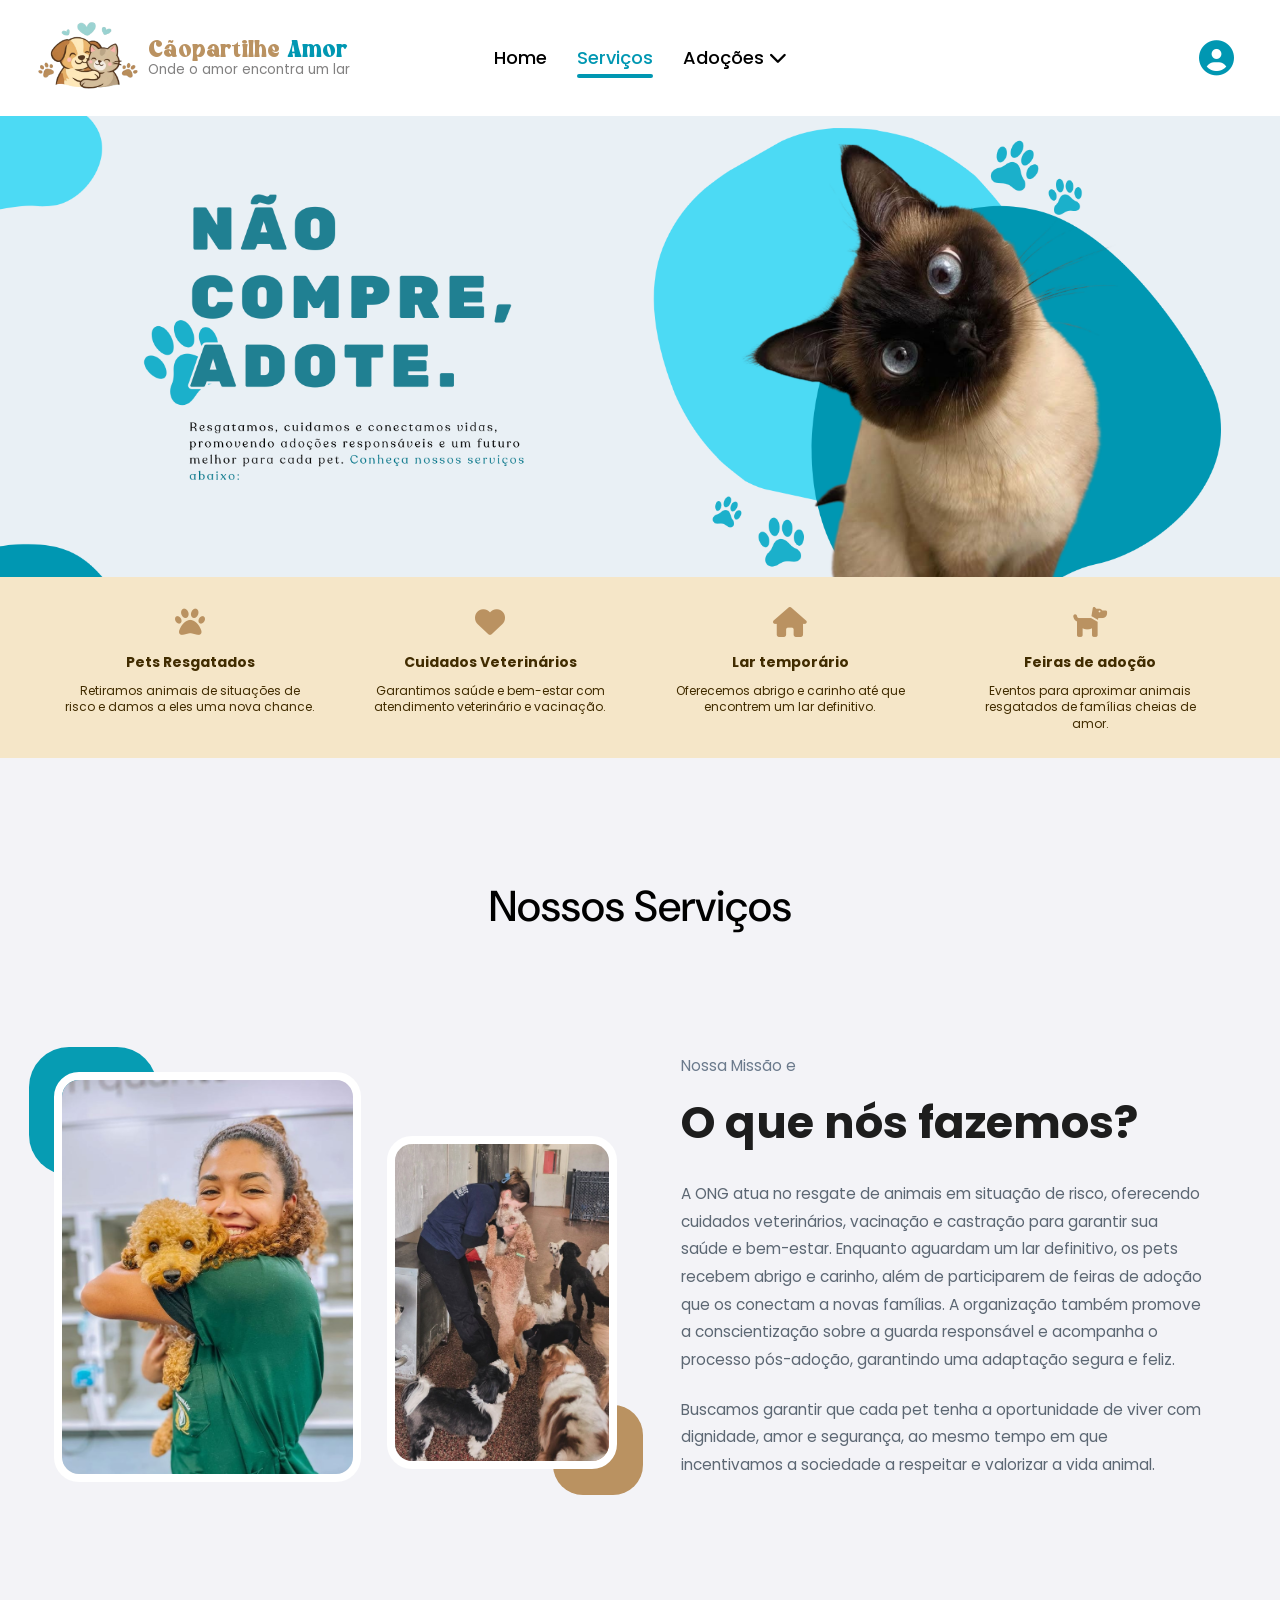
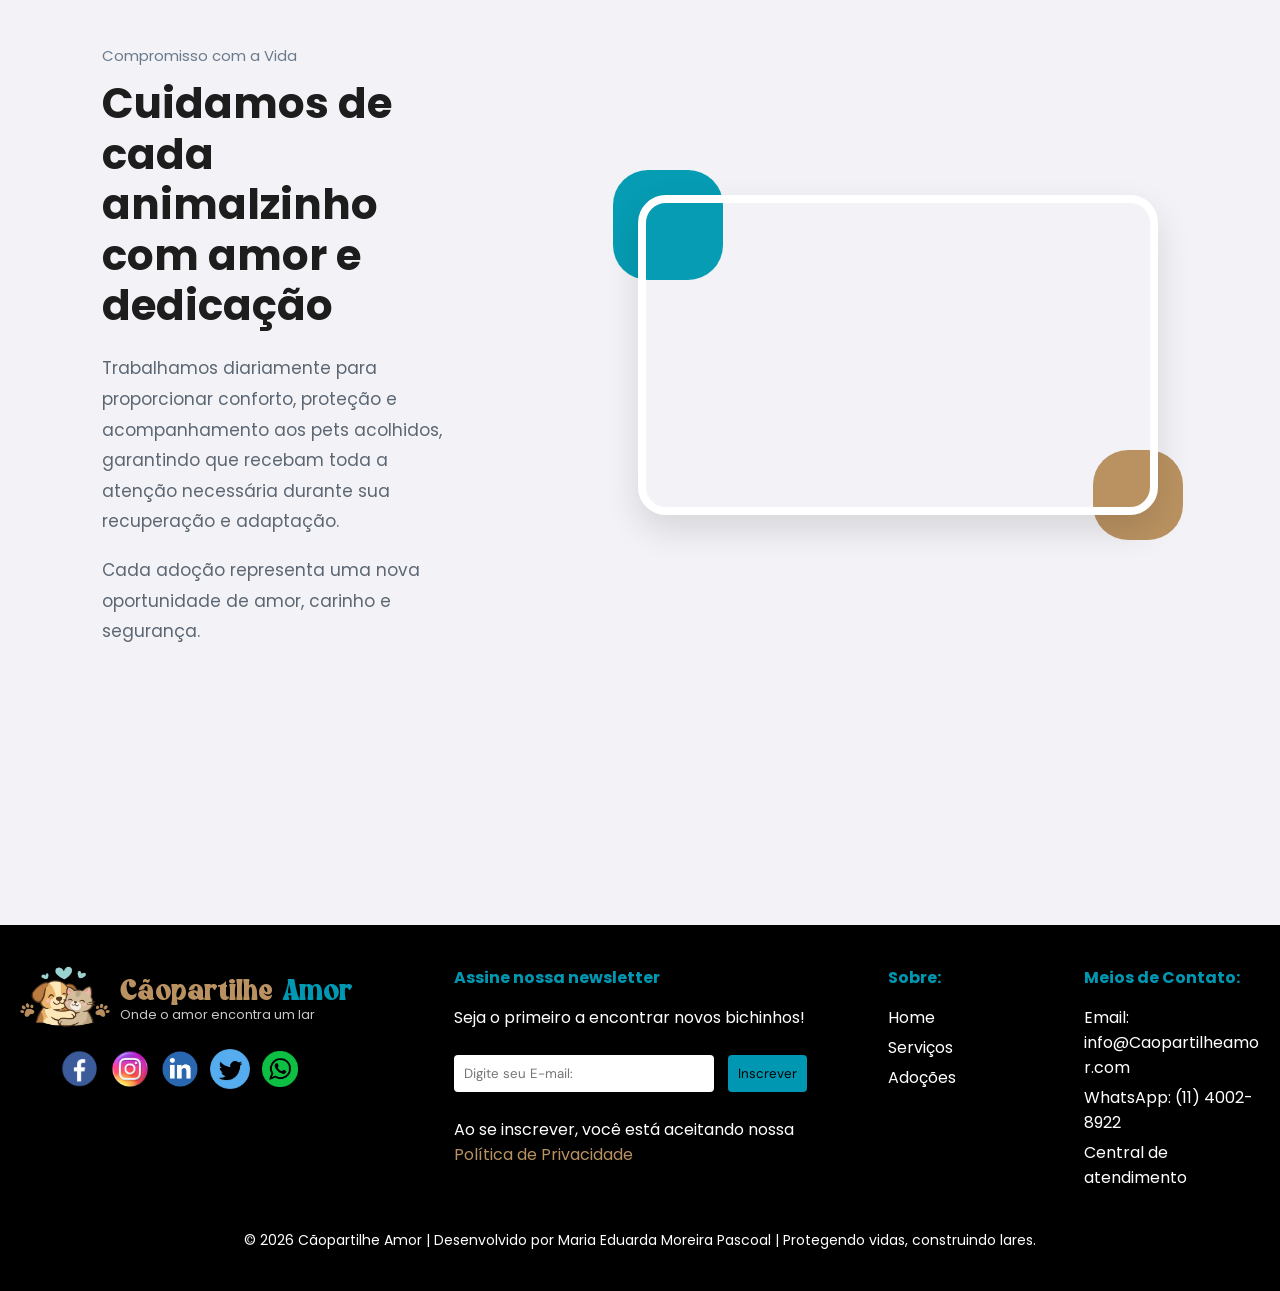
==== servicos.html @ d61c3c1a "subindo arquivos" ====
<!DOCTYPE html>
<html lang="en">
<head>
  <meta charset="UTF-8">
  <meta name="viewport" content="width=device-width, initial-scale=1.0">
  <title>Cãopartilhe Amor</title>
  <link rel="stylesheet" href="css/header.css" />
  <link rel="stylesheet" href="css/footer.css" />
  <link rel="stylesheet" href="css/servicos.css" />
  <!-- Favicon -->
  <link rel="shortcut icon" href="img/logo.png">

  <!-- Fonts -->
  <link rel="preconnect" href="https://fonts.googleapis.com">
  <link
    href="https://fonts.googleapis.com/css2?family=DM+Sans:ital,opsz,wght@0,9..40,100..1000;1,9..40,100..1000&display=swap"
    rel="stylesheet">
  <link href="https://fonts.googleapis.com/css2?family=Poppins:wght@400;500;600;700&display=swap" rel="stylesheet">

  <!-- Font Awesome 6 -->
  <link rel="stylesheet" href="https://cdnjs.cloudflare.com/ajax/libs/font-awesome/6.4.0/css/all.min.css" />
</head>
<body>
  <!-- ================= HEADER ================= -->
  <header>
    <div class="left">
      <a href="index.html" class="logo">
        <img src="img/logo.png" alt="Logo DevCore" class="logo-img">
      </a>
      <div class="subtitulo-logo">
        <h1>Cãopartilhe <span class="love">Amor</span></h1>
        <p>Onde o amor encontra um lar</p>
      </div>
    </div>

    <nav class="navbar">
      <a href="index.html">Home</a>
      <a href="servicos.html" class="active">Serviços</a>


      <div class="dropdown">
        <a href="#" class="dropbtn">
          <span class="dropdown-text">Adoções</span>
          <i class="fa-solid fa-chevron-down dropdown-icon"></i>
        </a>

        <div class="dropdown-content">
          <a href="aves.html">Aves</a>
          <a href="dogs.html">Cães</a>
          <a href="cats.html">Gatos</a>
          <a href="roedores.html">Roedores</a>
        </div>
    </nav>

    <div class="user-area">
      <div class="profile-container" id="profileButton">
        <!-- ÍCONE ORIGINAL -->
        <i class="fa-solid fa-user-circle login-icon" id="profileIcon"></i>

        <!-- NOME DO USUÁRIO (APARECE APÓS LOGIN) -->
        <span id="profileName"></span>

        <!-- SETINHA DO DROPDOWN (APARECE SOMENTE LOGADO) -->
        <i class="fa-solid fa-caret-down" id="caretDropdown" style="display:none;"></i>
      </div>

      <!-- DROPDOWN -->
      <div class="profile-dropdown" id="profileDropdown">
        <a href="configurar-perfil.html">Configurar Perfil</a>
        <a href="#" id="logoutBtn">Sair</a>
      </div>
    </div>
  </header>

    <!-- IMPORTA O JS DO HEADER -->
  <script src="js/header.js"></script>


<!-- Banner -->
<section class="banner">
  <img src="img/Banner-servicos.png" alt="Banner">
</section>

<section class="servicos">
  <div class="card">
    <i class="fas fa-paw icon"></i>
    <h3>Pets Resgatados</h3>
    <p>Retiramos animais de situações de risco e damos a eles uma nova chance.</p>
  </div>

  <div class="card">
    <i class="fas fa-heart icon"></i>
    <h3>Cuidados Veterinários</h3>
    <p>Garantimos saúde e bem-estar com atendimento veterinário e vacinação.</p>
  </div>

  <div class="card">
    <i class="fas fa-home icon"></i>
    <h3>Lar temporário</h3>
    <p>Oferecemos abrigo e carinho até que encontrem um lar definitivo.</p>
  </div>

  <div class="card">
    <i class="fas fa-dog icon"></i>
    <h3>Feiras de adoção</h3>
    <p>Eventos para aproximar animais resgatados de famílias cheias de amor.</p>
  </div>
</section><br><br><br><br>

 <h2 class="section-title">Nossos Serviços</h2>

 <section class="section">

  <div class="images">
    <div class="img-large">
      <img src="img/veterinaria.jpg">
    </div>

    <div class="img-small">
      <img src="img/resgate.jpg">
    </div>
  </div>

  <div class="content">
    <div class="subtitle">Nossa Missão e</div>
    <div class="title">O que nós fazemos?</div>

    <p class="text">
A ONG atua no resgate de animais em situação de risco, oferecendo cuidados veterinários, vacinação e castração para garantir sua saúde e bem-estar. Enquanto aguardam um lar definitivo, os pets recebem abrigo e carinho, além de participarem de feiras de adoção que os conectam a novas famílias. A organização também promove a conscientização sobre a guarda responsável e acompanha o processo pós-adoção, garantindo uma adaptação segura e feliz.

    </p>

    <p class="text">
      Buscamos garantir que cada pet tenha a oportunidade de viver com dignidade, amor e segurança, ao mesmo tempo em que incentivamos a sociedade a respeitar e valorizar a vida animal.
    </p>
  </div>

<section class="video-section">

  <!-- TEXTO -->
  <div class="video-content">
    <div class="subtitle">Compromisso com a Vida</div>

    <div class="title">
      Cuidamos de cada animalzinho com amor e dedicação
    </div>

    <p class="text">
      Trabalhamos diariamente para proporcionar conforto, proteção e acompanhamento aos pets acolhidos, garantindo que recebam toda a atenção necessária durante sua recuperação e adaptação.
    </p>

    <p class="text">
      Cada adoção representa uma nova oportunidade de amor, carinho e segurança.
    </p>
  </div>

  <!-- VIDEO -->
  <div class="video-box">

    <div class="video-shape shape-1"></div>
    <div class="video-shape shape-2"></div>

   <iframe width="560" height="315" src="https://www.youtube.com/embed/bLta5qX6hL8?si=x7KVuLqnxg0p_rpS" title="YouTube video player" frameborder="0" allow="accelerometer; autoplay; clipboard-write; encrypted-media; gyroscope; picture-in-picture; web-share" referrerpolicy="strict-origin-when-cross-origin" allowfullscreen></iframe>

  </div>

</section>

</section>

<div class="dots">
  <span></span><span></span><span></span>
  <span></span><span></span><span></span>
</div>

<br><br><br><br>

  <footer>
    <div class="footer-container">
      <div class="footer-left">
        <!-- Logo e título lado a lado -->
        <div class="left-footer">
          <a href="#" class="logo">
            <img src="img/logo.png" alt="DevCore" class="logo-empresa" />
          </a>

          <div class="subtitulo-footer">
            <h1>Cãopartilhe <span>Amor</span></h1>
            <p>Onde o amor encontra um lar</p>
          </div>
        </div>

        <!-- Redes sociais -->
        <div class="social-links">
          <a href="#" class="social-icon facebook">
            <img src="img/facebook icon.png" alt="Facebook" />
          </a>
          <a href="#" class="social-icon instagram">
            <img src="img/instagram icon.png" alt="Instagram" />
          </a>
          <a href="#" class="social-icon linkedin">
            <img src="img/linkedin icon.png" alt="LinkedIn" />
          </a>
          <a href="#" class="social-icon linkedin">
            <img src="img/twitter.jpg" alt="LinkedIn" />
          </a>
          <a href="#" class="social-icon tiktok">
            <img src="img/wtt.png" alt="WhatsApp" />
          </a>
        </div>

        <!-- Pagamentos -->
        <div class="payment-methods">
        </div>
      </div>

      <div class="footer-center">
        <h4>Assine nossa newsletter</h4>
        <p>Seja o primeiro a encontrar novos bichinhos!</p>
        <br />
        <form action="#">
          <input type="email" placeholder="Digite seu E-mail:" />
          <button type="submit">Inscrever</button>
        </form>
        <br />
        <p>
          Ao se inscrever, você está aceitando nossa
          <a href="#">Política de Privacidade</a>
        </p>
      </div>

      <div class="footer-right">
        <div class="footer-info">
          <h4>Sobre:</h4>
          <ul>
            <li><a href="index.html">Home</a></li>
            <li><a href="servicos.html">Serviços</a></li>
            <li><a href="aves.html">Adoções</a></li>
          </ul>
        </div>
        <div class="footer-contact">
          <h4>Meios de Contato:</h4>
          <ul>
            <li>Email: info@Caopartilheamor.com</li>
            <li>WhatsApp: (11) 4002-8922</li>
            <li>Central de atendimento</li>
          </ul>
        </div>
      </div>
    </div>

    <div class="footer-bottom">
      © 2026 Cãopartilhe Amor | Desenvolvido por Maria Eduarda Moreira Pascoal |
      Protegendo vidas, construindo lares.
    </div>
  </footer>

</body>
</html>
---- css/header.css ----
@font-face {
    font-family: 'title';
    src: url('../fonts/Winky\ Milky.ttf') format('truetype');
    font-weight: normal;
    font-style: normal;
}

@import url("https://fonts.googleapis.com/css2?family=Poppins:wght@300;400;600&display=swap");

/* ================= HEADER ================= */
header {
    position: relative;
    top: 0;
    left: 0;
    width: 100%;
    padding: 20px 3%;
    background: white;
    backdrop-filter: blur(10px);

    /* NOVO — centralização real */
    display: grid;
    grid-template-columns: 1fr auto 1fr;
    align-items: center;

    z-index: 100;
    overflow: visible;
    
}


/* ESQUERDA */
.left {
    display: flex;
    align-items: center;
    gap: 10px;
}

.logo-img {
    width: 100px;
    height: auto;
    object-fit: contain;
    margin: 0;
}

.subtitulo-logo {
    display: flex;
    flex-direction: column;
    line-height: 1.1;
}

.subtitulo-logo h1 {
    font-size: 1.5rem;
    color: #ba9261;
     font-family: 'title';
    font-weight: 500;
}

.subtitulo-logo h1 span {
    color: #0097b2;
  font-family: 'title';
}

.subtitulo-logo p {
    font-size: 0.85rem;
    color: rgb(130, 129, 129);
    margin-top: -1px !important;
    font-family: 'Poppins', sans-serif !important;
}

/* ================= NAVBAR CENTRALIZADA ================= */
.navbar {
    display: flex;
    gap: 30px !important;
    justify-content: center;
    grid-column: 2;
}

.navbar a {
    position: relative;
    font-size: 18px;
    color: black;
    text-decoration: none;
    font-family: "Poppins", sans-serif;
    font-weight: 500;
    line-height: 1.0;
    padding: 6px 0;
}



.navbar a::after {
    content: "";
    position: absolute;
    left: 0;
    bottom: -5px;
    width: 0%;
    height: 4px !important;
    background: #0097b2;
    transition: 0.4s ease;
    border-radius: 2px;
}

.navbar a:hover::after,
.navbar a.active::after {
    width: 100%;
}

.navbar a:hover,
.navbar a.active {
    color: #0097b2;
}

/* ================= ÁREA DO USUÁRIO ================= */
.user-area {
    position: relative;
    display: flex;
    justify-content: flex-end;
    align-items: center;
    z-index: 10;
}

.profile-container {
    display: flex;
    align-items: center;
    gap: 8px;
    cursor: pointer;
}

/* FOTO DE PERFIL AJUSTADA */
header .profile-container img,
.user-area .profile-container img {
    width: 48px !important;
    height: 48px !important;
    border-radius: 50% !important;
    object-fit: cover !important;
    border: 2px solid #0097b2 !important;
}

.profile-container span {
    font-weight: 500;
    font-size: 20px;
}

/* ÍCONE DE LOGIN */
.login-icon {
    color: #0097b2;
    font-size: 35px;
    transition: 0.3s ease;
}

.login-icon:hover {
    transform: scale(1.15);
}

/* ================= DROPDOWN ================= */
.profile-dropdown {
    display: none;
    position: absolute;
    background: white;
    right: 0;
    top: 60px;
    min-width: 160px;
    border: 1px solid #ccc;
    box-shadow: 0 2px 10px rgba(0, 0, 0, 0.2);
    flex-direction: column;
    z-index: 1000;
}

.profile-dropdown a {
    padding: 10px;
    text-decoration: none;
    color: black !important;
    font-family: "Poppins", sans-serif;
}

.profile-dropdown a:hover {
    background: #f4f4f4;
}

#profileName {
    font-size: 18px;
}

/* ==== SOBRESCREVE H1 GLOBAL APENAS NO LOGO ==== */
header .subtitulo-logo h1 {
    width: auto !important;
    text-align: left !important;
    display: inline-block;
    margin: 0;
    line-height: 1.1;
}

.navbar {
    display: flex;
    align-items: center;
    gap: 25px;
}

.dropdown {
    position: relative;
}

.dropbtn {
    text-decoration: none;
    color: black;
    display: flex;
    align-items: center;
    gap: 5px;
}

.dropdown-content {
    display: block;
    position: absolute;
    top: 100%;
    left: 0;
    background: white;
    min-width: 130px;
    box-shadow: 0 8px 20px rgba(0, 0, 0, 0.1);
    border-radius: 8px;
    padding: 5px 0;
    opacity: 0;
    visibility: hidden;
    transform: translateY(10px);
    transition: 0.25s ease;
}

/* REMOVE qualquer efeito herdado da navbar */
.dropdown-content a {
    all: unset;
    /* limpa tudo */
    display: block;
    padding: 10px 15px;
    cursor: pointer;
    color: black;
    font-family: 'Poppins', sans-serif;
    position: static !important;
    text-decoration: none !important;
}

/* Hover simples e limpo */
.dropdown-content a:hover {
    background: #f2f2f2 !important;
}

/* Abre quando mouse estiver dentro da área completa */
.dropdown:hover .dropdown-content {
    opacity: 1;
    visibility: visible;
    transform: translateY(0);
}

/* Ícone gira junto */
.dropdown-icon {
    transition: transform 0.3s cubic-bezier(.4, 0, .2, 1);
}

.dropdown:hover .dropdown-icon {
    transform: rotate(180deg);
}

/* Remove qualquer efeito da navbar dentro do dropdown */
.dropdown-content a::after,
.dropdown-content a::before {
    content: none !important;
    display: none !important;
}

.dropbtn::after {
    display: none !important;
}

.dropdown:hover .dropdown-content {
    display: block;
}

.dropdown-text {
    position: relative;
}

.dropdown-text::after {
    content: "";
    position: absolute;
    left: 0;
    bottom: -5px;
    width: 0%;
    height: 4px;
    background: #0097b2;
    transition: 0.4s ease;
    border-radius: 2px;
}

.dropbtn:hover .dropdown-text::after {
    width: 100%;
}

/* Rotação suave */
.dropdown-icon {
    transition: transform 0.3s cubic-bezier(.4, 0, .2, 1);
}

/* Gira ao passar o mouse no botão */
.dropbtn:hover .dropdown-icon {
    transform: rotate(180deg);
}
---- css/footer.css ----
footer {
  background-color: #000;
  color: #fff;
  padding: 40px 0;
  font-family: "DM Sans", sans-serif;
  text-decoration: none;
}

.footer-container {
  display: flex;
  justify-content: space-between;
  padding: 0 20px;
}

.footer-left,
.footer-center,
.footer-right {
  width: 30%;
}

.footer h3,
h4 {
  margin-bottom: 15px;
  color: #0097b2; 
}

.social-links {
  display: flex;
  gap: 30px;
  margin-left: 40px;
}

.social-icon {
  color: #fff;
  text-decoration: none;
}

.footer-center input {
  padding: 10px;
  margin-right: 10px;
  border: none;
  border-radius: 4px;
  width: 70%;
  font-family: "DM Sans", sans-serif;
}

.footer-center button {
  padding: 10px;
  background-color: #0097b2;
  border: none;
  border-radius: 4px;
  color: black;
  cursor: pointer;
  font-family: "DM Sans", sans-serif;
}

.footer-center button:hover {
  background-color: #ba9261;
}

ul {
  list-style-type: none;
  padding: 0;
  text-decoration: none;
}

ul li {
  margin: 5px 0;
}

ul li a {
  color: #fff;
  text-decoration: none;
}

ul li a:hover {
  text-decoration: underline;
  color: #0097b2;
}

footer .social-links a:hover,
footer .footer-center button:hover {
  opacity: 0.8;
}

/* Flexbox layout para organizar Sobre e Atendimento lado a lado */
.footer-right {
  display: flex;
  justify-content: space-between;
  gap: 20px;
}

.footer-info,
.footer-contact {
  width: 48%;
}

.social-links {
  display: flex;
  gap: 10px;
}

.social-icon img {
  width: 40px;
  /* Ajuste o tamanho das imagens conforme necessário */
  height: auto;
  transition: transform 0.3s ease;
  padding-bottom: 15px;
  padding-top: 15px;
}

.social-icon:hover img {
  transform: scale(1.1);
  /* Um pequeno efeito de zoom quando o ícone é hover */
}

.logo-empresa {
  max-width: 90px;
  /* Ajuste o tamanho da logo conforme necessário */
  height: auto;
}

.footer-bottom {
  text-align: center;
  margin-top: 20px;
  font-size: 14px;
  padding-top: 15px;
}

p a {
  color: #ba9261;
  text-decoration: none;
}

.left-footer {
  display: flex;
  align-items: center;
  /* centraliza verticalmente logo e texto */
  gap: 10px;
  /* espaço entre logo e texto */
}

.subtitulo-footer {
  display: flex;
  flex-direction: column;
  /* título e subtítulo empilhados */
  line-height: 1.1;
}

.subtitulo-footer h1 {
  font-size: 1.8rem;
  color: #ba9261;
  font-family: 'title';
  font-weight: 500;
  margin: 0;
}

.subtitulo-footer h1 span {
  color: #0097b2 !important;
   font-family: 'title';
}

.subtitulo-footer p {
  font-size: 0.8rem;
  color: rgb(200, 200, 200);
  margin-top: -1px;
}

/* ==== CORREÇÃO SEM ALTERAR DESIGN ==== */

/* evita estouro das colunas */
.footer-left,
.footer-center,
.footer-right,
.footer-info,
.footer-contact {
  min-width: 0;
}

/* força quebra correta de textos longos */
.footer-contact li {
  word-break: break-word;
  overflow-wrap: anywhere;
  white-space: normal;
}

/* evita scroll horizontal invisível */
footer {
  overflow-x: hidden;
}

.footer-center p,
.footer-right p,
.footer-right li {
  font-size: 16px;
}
---- css/servicos.css ----
/* RESET */
*{
  margin:0;
  padding:0;
  box-sizing:border-box;
  font-family:'Poppins', sans-serif;
  text-decoration:none;
  list-style:none;
}

/* BODY */
body{
  background:#f3f3f7;
  color:#1a1a1a;
  overflow-x:hidden;
}

/* ========================= */
/* SECTION TOP */
/* ========================= */

.section-top{
  padding:100px 20px 60px;
  position:relative;
}

/* ========================= */
/* TITULOS */
/* ========================= */

.section-title,
.section-title-1{
  text-align:center;
  margin:20px 0;
  font-size:2.7rem;
  color:#000;
  position:relative;
  width:100%;
  font-family:"DM Sans", sans-serif;
  font-weight:500;
  padding-bottom:20px;
}

/* Linha animada */
.section-title::after,
.section-title-1::after{
  content:"";
  position:absolute;
  bottom:-10px;
  left:50%;
  transform:translateX(-50%);
  width:0;
  height:4px;
  background-color:#069cb3;
  transition:width .3s ease;
}

.section-title:hover::after,
.section-title-1:hover::after{
  width:120px;
}

/* ========================= */
/* SUBTEXTO */
/* ========================= */

.sub{
  position:relative;
  color:#444;
  font-weight:500;
  text-align:center;
  margin:20px auto 60px;
  max-width:800px;
  padding:25px 30px;
  font-size:16px;
  line-height:1.6;
  border-radius:12px;
  box-shadow:0 4px 10px rgba(0,0,0,0.05);

  background-color:#ffffff;

  background-image:url("data:image/svg+xml,%3Csvg width='40' height='40' viewBox='0 0 24 24' fill='%23069cb3' opacity='0.08' xmlns='http://www.w3.org/2000/svg'%3E%3Ctext x='0' y='18' font-size='18'%3E🐾%3C/text%3E%3C/svg%3E");

  background-repeat:repeat;
}

/* ========================= */
/* BANNER */
/* ========================= */

.banner{
  width:100%;
  overflow:hidden;
}

.banner img{
  width:100%;
  height:auto;
  display:block;
}

/* ========================= */
/* SERVICOS */
/* ========================= */

.servicos{
  display:flex;
  justify-content:space-around;
  align-items:flex-start;
  padding:10px 40px;
  flex-wrap:wrap;
  background-color:#f5e6c8;
}

.card{
  margin-top:20px;
  margin-bottom:15px;
  width:250px;
  color:#2d1c0b;

  display:flex;
  flex-direction:column;
  align-items:center;
}

.icon{
  font-size:30px;
  margin-bottom:15px;
  color:#ba9261;
}

.card h3{
  font-size:14px;
  font-weight:bold;
  margin-bottom:10px;
  color:#412c00;
}

.card p{
  font-size:12px;
  line-height:1.4;
  font-weight:400;
  color:#412c00;
  width:100%;
  text-align:center;
}

/* ========================= */
/* SECTION */
/* ========================= */

.section{
  display:flex;
  align-items:center;
  justify-content:space-between;
  padding:80px 6%;
  gap:clamp(30px, 5vw, 90px);
  flex-wrap:wrap;
}

/* ========================= */
/* IMAGENS */
/* ========================= */

.images{
  position:relative;
  display:flex;
  gap:2vw;
  margin-left:-2%;
  flex:1;
}

/* Forma azul */
.images::before{
  content:"";
  position:absolute;
  width:10vw;
  height:10vw;
  background:#069cb3;
  border-radius:40px;
  left:-2vw;
  top:-2vw;
  z-index:0;
}

/* Forma bege */
.images::after{
  content:"";
  position:absolute;
  width:7vw;
  height:7vw;
  background:#ba9261;
  border-radius:30px;
  right:-2vw;
  bottom:-1vw;
  z-index:0;
}

/* Imagem grande */
.img-large{
  width:24vw;
  height:32vw;
  min-width:280px;
  min-height:360px;
  border-radius:25px;
  overflow:hidden;
  z-index:2;
  border:8px solid #fff;
}

/* Imagem menor */
.img-small{
  width:18vw;
  height:26vw;
  min-width:220px;
  min-height:320px;
  border-radius:25px;
  overflow:hidden;
  margin-top:5vw;
  z-index:2;
  border:8px solid #fff;
}

.img-large img,
.img-small img{
  width:100%;
  height:100%;
  object-fit:cover;
}

/* ========================= */
/* TEXTO */
/* ========================= */

.content{
  flex:1;
  max-width:650px;
}

.subtitle{
  font-size:clamp(14px, 1.2vw, 16px);
  color:#6b7a8c;
  margin-bottom:12px;
}

.title{
  font-size:clamp(32px, 3.5vw, 48px);
  font-weight:bold;
  margin-bottom:24px;
  color:#1d1d1d;
}

.text{
  font-size:clamp(15px, 1.2vw, 18px);
  line-height:1.8;
  color:#5c6773;
  margin-bottom:22px;
}

/* ========================= */
/* VIDEO SECTION */
/* ========================= */


.video-section{
  display:flex;
  align-items:center;
  justify-content:space-between;

  padding:80px 4%; /* diminui as laterais */
  gap:180px; /* aumenta o espaço entre texto e vídeo */
}

/* TEXTO */
.video-content{
  flex:1;
  max-width:520px;

  margin-left:-20px; /* joga mais para a esquerda */
}

.video-content .subtitle{
  font-size:15px;
  color:#6b7a8c;
  margin-bottom:12px;
}

.video-content .title{
  font-size:42px;
  font-weight:700;
  color:#1d1d1d;
  margin-bottom:22px;
  line-height:1.2;
}

.video-content .text{
  font-size:17px;
  line-height:1.8;
  color:#5c6773;
  margin-bottom:18px;
}

/* ========================= */
/* VIDEO */
/* ========================= */

.video-box{
  position:relative;

  width:520px;
  height:320px;

  margin-left:auto; /* joga pro lado direito */

  display:flex;
  align-items:center;
  justify-content:center;

  flex-shrink:0;
}

/* FORMAS */
.video-shape{
  position:absolute;
  z-index:0;
  border-radius:35px;
}

.shape-1{
  width:110px;
  height:110px;
  background:#069cb3;

  top:-25px;
  left:-25px;
}

.shape-2{
  width:90px;
  height:90px;
  background:#ba9261;

  bottom:-25px;
  right:-25px;
}

/* VIDEO */
.video-box iframe{
  position:relative;
  z-index:2;

  width:100%;
  height:100%;

  border:none;
  border-radius:28px;

  border:8px solid #fff;

  box-shadow:0 15px 35px rgba(0,0,0,0.12);
}

/* ========================= */
/* RESPONSIVO */
/* ========================= */

@media(max-width:1100px){

  .video-section{
    flex-direction:column;
    text-align:center;
  }

  .video-content{
    max-width:100%;
  }

  .video-box{
    width:90%;
    max-width:550px;
    margin-left:0;
  }
}

@media(max-width:768px){

  .video-section{
    gap:50px;
    padding:60px 6%;
  }

  .video-box{
    height:250px;
  }

  .video-content .title{
    font-size:32px;
  }

  .video-content .text{
    font-size:15px;
  }

  .shape-1{
    width:70px;
    height:70px;
  }

  .shape-2{
    width:55px;
    height:55px;
  }
}
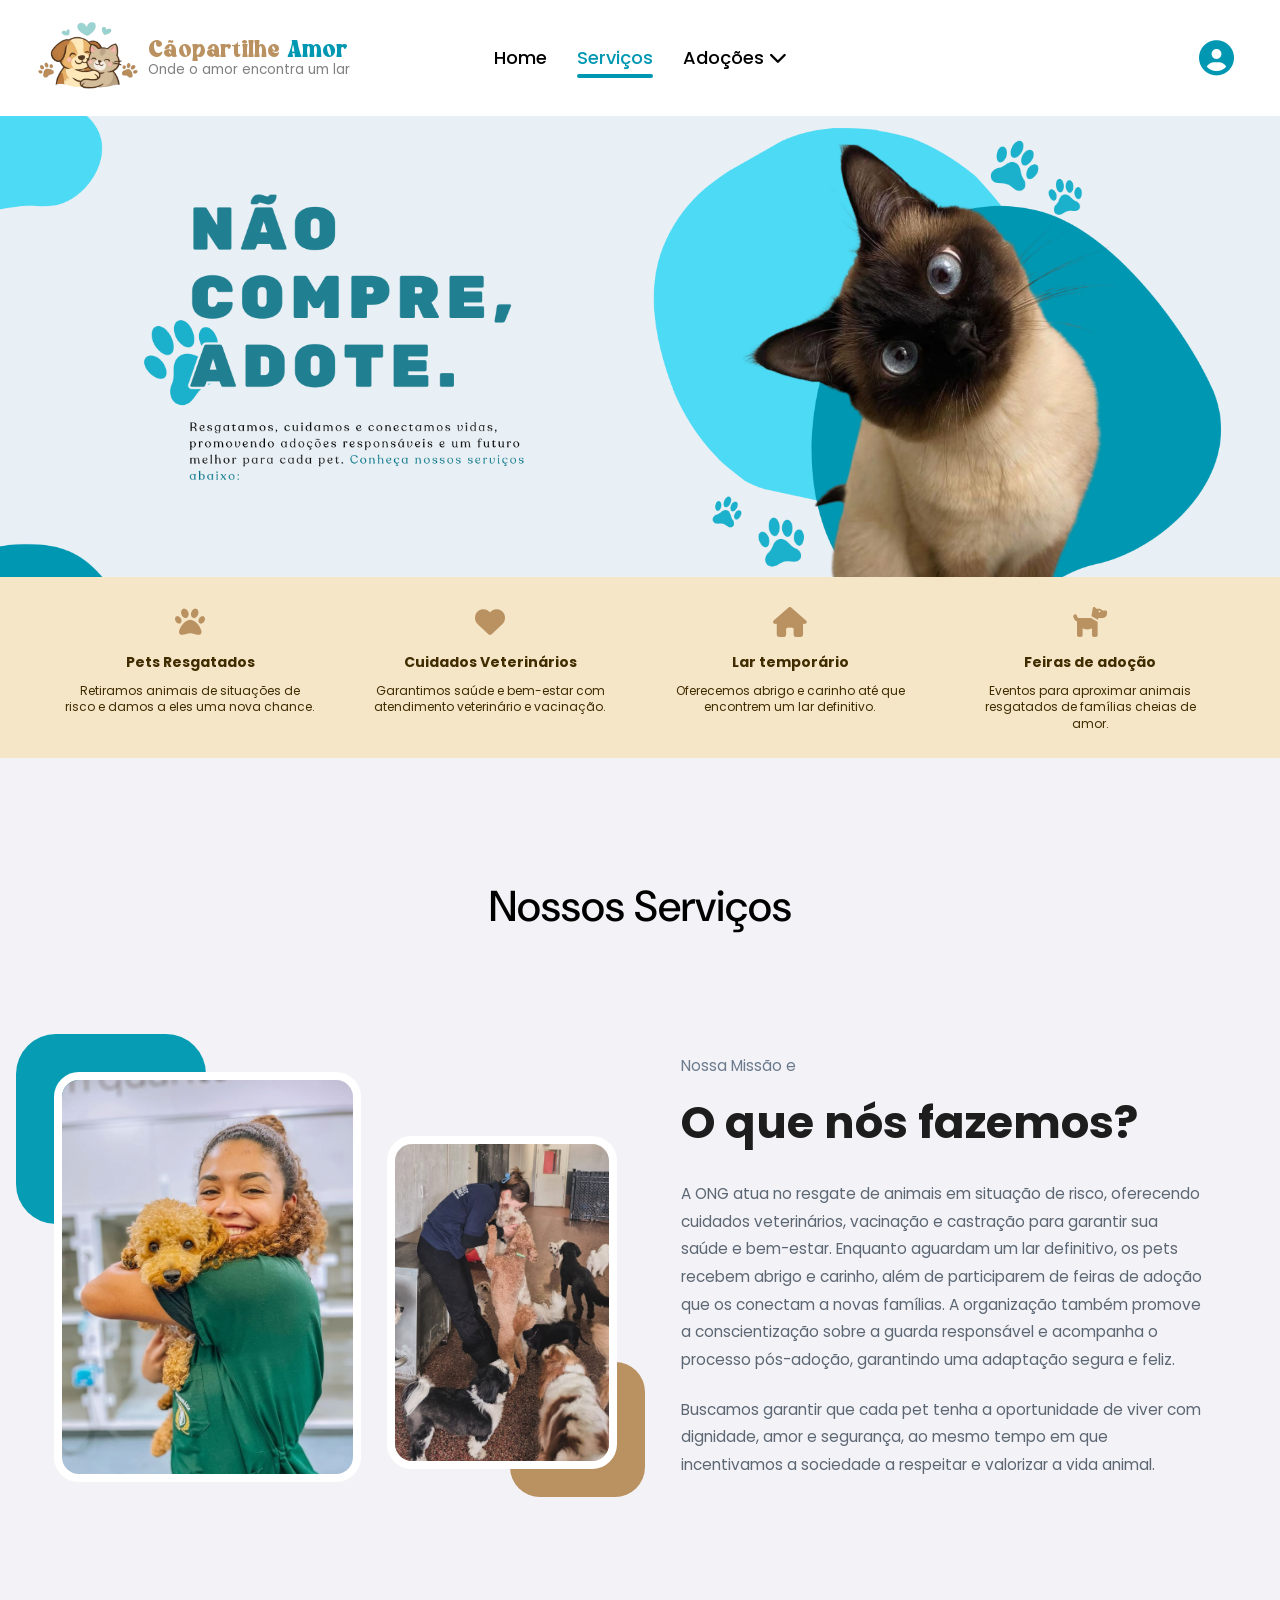
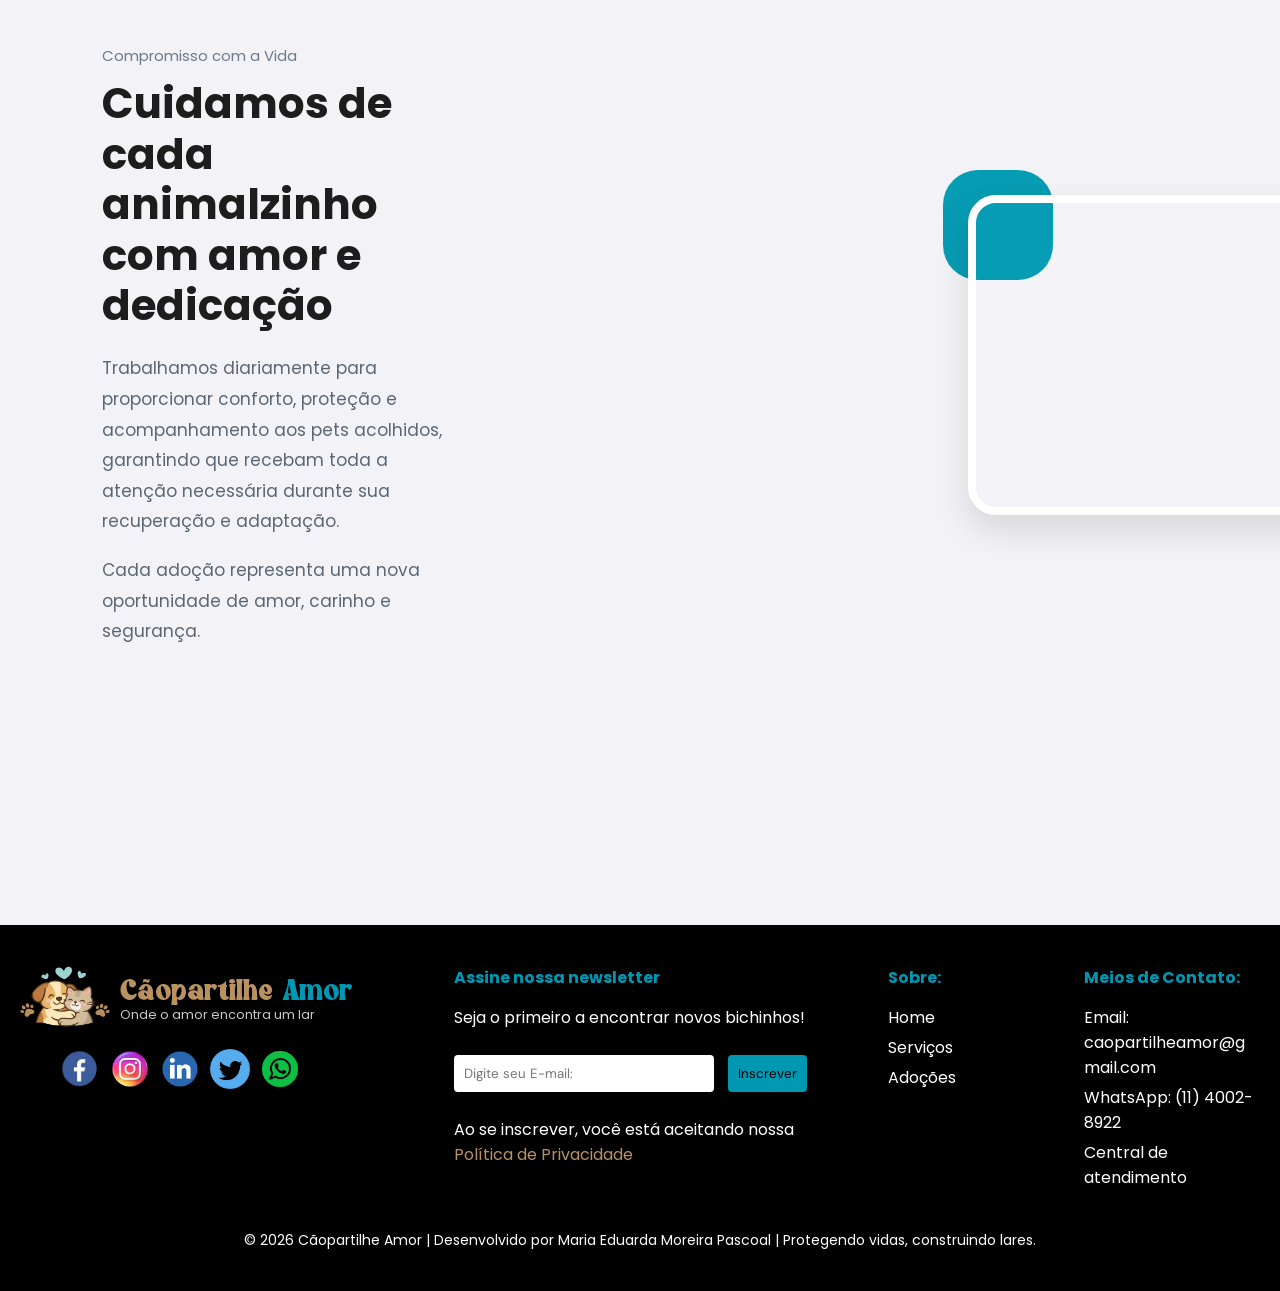
==== commit 0a641a17: "Add files via upload" ====
--- a/servicos.html
+++ b/servicos.html
@@ -1,259 +1,259 @@
-<!DOCTYPE html>
-<html lang="en">
-<head>
-  <meta charset="UTF-8">
-  <meta name="viewport" content="width=device-width, initial-scale=1.0">
-  <title>Cãopartilhe Amor</title>
-  <link rel="stylesheet" href="css/header.css" />
-  <link rel="stylesheet" href="css/footer.css" />
-  <link rel="stylesheet" href="css/servicos.css" />
-  <!-- Favicon -->
-  <link rel="shortcut icon" href="img/logo.png">
-
-  <!-- Fonts -->
-  <link rel="preconnect" href="https://fonts.googleapis.com">
-  <link
-    href="https://fonts.googleapis.com/css2?family=DM+Sans:ital,opsz,wght@0,9..40,100..1000;1,9..40,100..1000&display=swap"
-    rel="stylesheet">
-  <link href="https://fonts.googleapis.com/css2?family=Poppins:wght@400;500;600;700&display=swap" rel="stylesheet">
-
-  <!-- Font Awesome 6 -->
-  <link rel="stylesheet" href="https://cdnjs.cloudflare.com/ajax/libs/font-awesome/6.4.0/css/all.min.css" />
-</head>
-<body>
-  <!-- ================= HEADER ================= -->
-  <header>
-    <div class="left">
-      <a href="index.html" class="logo">
-        <img src="img/logo.png" alt="Logo DevCore" class="logo-img">
-      </a>
-      <div class="subtitulo-logo">
-        <h1>Cãopartilhe <span class="love">Amor</span></h1>
-        <p>Onde o amor encontra um lar</p>
-      </div>
-    </div>
-
-    <nav class="navbar">
-      <a href="index.html">Home</a>
-      <a href="servicos.html" class="active">Serviços</a>
-
-
-      <div class="dropdown">
-        <a href="#" class="dropbtn">
-          <span class="dropdown-text">Adoções</span>
-          <i class="fa-solid fa-chevron-down dropdown-icon"></i>
-        </a>
-
-        <div class="dropdown-content">
-          <a href="aves.html">Aves</a>
-          <a href="dogs.html">Cães</a>
-          <a href="cats.html">Gatos</a>
-          <a href="roedores.html">Roedores</a>
-        </div>
-    </nav>
-
-    <div class="user-area">
-      <div class="profile-container" id="profileButton">
-        <!-- ÍCONE ORIGINAL -->
-        <i class="fa-solid fa-user-circle login-icon" id="profileIcon"></i>
-
-        <!-- NOME DO USUÁRIO (APARECE APÓS LOGIN) -->
-        <span id="profileName"></span>
-
-        <!-- SETINHA DO DROPDOWN (APARECE SOMENTE LOGADO) -->
-        <i class="fa-solid fa-caret-down" id="caretDropdown" style="display:none;"></i>
-      </div>
-
-      <!-- DROPDOWN -->
-      <div class="profile-dropdown" id="profileDropdown">
-        <a href="configurar-perfil.html">Configurar Perfil</a>
-        <a href="#" id="logoutBtn">Sair</a>
-      </div>
-    </div>
-  </header>
-
-    <!-- IMPORTA O JS DO HEADER -->
-  <script src="js/header.js"></script>
-
-
-<!-- Banner -->
-<section class="banner">
-  <img src="img/Banner-servicos.png" alt="Banner">
-</section>
-
-<section class="servicos">
-  <div class="card">
-    <i class="fas fa-paw icon"></i>
-    <h3>Pets Resgatados</h3>
-    <p>Retiramos animais de situações de risco e damos a eles uma nova chance.</p>
-  </div>
-
-  <div class="card">
-    <i class="fas fa-heart icon"></i>
-    <h3>Cuidados Veterinários</h3>
-    <p>Garantimos saúde e bem-estar com atendimento veterinário e vacinação.</p>
-  </div>
-
-  <div class="card">
-    <i class="fas fa-home icon"></i>
-    <h3>Lar temporário</h3>
-    <p>Oferecemos abrigo e carinho até que encontrem um lar definitivo.</p>
-  </div>
-
-  <div class="card">
-    <i class="fas fa-dog icon"></i>
-    <h3>Feiras de adoção</h3>
-    <p>Eventos para aproximar animais resgatados de famílias cheias de amor.</p>
-  </div>
-</section><br><br><br><br>
-
- <h2 class="section-title">Nossos Serviços</h2>
-
- <section class="section">
-
-  <div class="images">
-    <div class="img-large">
-      <img src="img/veterinaria.jpg">
-    </div>
-
-    <div class="img-small">
-      <img src="img/resgate.jpg">
-    </div>
-  </div>
-
-  <div class="content">
-    <div class="subtitle">Nossa Missão e</div>
-    <div class="title">O que nós fazemos?</div>
-
-    <p class="text">
-A ONG atua no resgate de animais em situação de risco, oferecendo cuidados veterinários, vacinação e castração para garantir sua saúde e bem-estar. Enquanto aguardam um lar definitivo, os pets recebem abrigo e carinho, além de participarem de feiras de adoção que os conectam a novas famílias. A organização também promove a conscientização sobre a guarda responsável e acompanha o processo pós-adoção, garantindo uma adaptação segura e feliz.
-
-    </p>
-
-    <p class="text">
-      Buscamos garantir que cada pet tenha a oportunidade de viver com dignidade, amor e segurança, ao mesmo tempo em que incentivamos a sociedade a respeitar e valorizar a vida animal.
-    </p>
-  </div>
-
-<section class="video-section">
-
-  <!-- TEXTO -->
-  <div class="video-content">
-    <div class="subtitle">Compromisso com a Vida</div>
-
-    <div class="title">
-      Cuidamos de cada animalzinho com amor e dedicação
-    </div>
-
-    <p class="text">
-      Trabalhamos diariamente para proporcionar conforto, proteção e acompanhamento aos pets acolhidos, garantindo que recebam toda a atenção necessária durante sua recuperação e adaptação.
-    </p>
-
-    <p class="text">
-      Cada adoção representa uma nova oportunidade de amor, carinho e segurança.
-    </p>
-  </div>
-
-  <!-- VIDEO -->
-  <div class="video-box">
-
-    <div class="video-shape shape-1"></div>
-    <div class="video-shape shape-2"></div>
-
-   <iframe width="560" height="315" src="https://www.youtube.com/embed/bLta5qX6hL8?si=x7KVuLqnxg0p_rpS" title="YouTube video player" frameborder="0" allow="accelerometer; autoplay; clipboard-write; encrypted-media; gyroscope; picture-in-picture; web-share" referrerpolicy="strict-origin-when-cross-origin" allowfullscreen></iframe>
-
-  </div>
-
-</section>
-
-</section>
-
-<div class="dots">
-  <span></span><span></span><span></span>
-  <span></span><span></span><span></span>
-</div>
-
-<br><br><br><br>
-
-  <footer>
-    <div class="footer-container">
-      <div class="footer-left">
-        <!-- Logo e título lado a lado -->
-        <div class="left-footer">
-          <a href="#" class="logo">
-            <img src="img/logo.png" alt="DevCore" class="logo-empresa" />
-          </a>
-
-          <div class="subtitulo-footer">
-            <h1>Cãopartilhe <span>Amor</span></h1>
-            <p>Onde o amor encontra um lar</p>
-          </div>
-        </div>
-
-        <!-- Redes sociais -->
-        <div class="social-links">
-          <a href="#" class="social-icon facebook">
-            <img src="img/facebook icon.png" alt="Facebook" />
-          </a>
-          <a href="#" class="social-icon instagram">
-            <img src="img/instagram icon.png" alt="Instagram" />
-          </a>
-          <a href="#" class="social-icon linkedin">
-            <img src="img/linkedin icon.png" alt="LinkedIn" />
-          </a>
-          <a href="#" class="social-icon linkedin">
-            <img src="img/twitter.jpg" alt="LinkedIn" />
-          </a>
-          <a href="#" class="social-icon tiktok">
-            <img src="img/wtt.png" alt="WhatsApp" />
-          </a>
-        </div>
-
-        <!-- Pagamentos -->
-        <div class="payment-methods">
-        </div>
-      </div>
-
-      <div class="footer-center">
-        <h4>Assine nossa newsletter</h4>
-        <p>Seja o primeiro a encontrar novos bichinhos!</p>
-        <br />
-        <form action="#">
-          <input type="email" placeholder="Digite seu E-mail:" />
-          <button type="submit">Inscrever</button>
-        </form>
-        <br />
-        <p>
-          Ao se inscrever, você está aceitando nossa
-          <a href="#">Política de Privacidade</a>
-        </p>
-      </div>
-
-      <div class="footer-right">
-        <div class="footer-info">
-          <h4>Sobre:</h4>
-          <ul>
-            <li><a href="index.html">Home</a></li>
-            <li><a href="servicos.html">Serviços</a></li>
-            <li><a href="aves.html">Adoções</a></li>
-          </ul>
-        </div>
-        <div class="footer-contact">
-          <h4>Meios de Contato:</h4>
-          <ul>
-            <li>Email: info@Caopartilheamor.com</li>
-            <li>WhatsApp: (11) 4002-8922</li>
-            <li>Central de atendimento</li>
-          </ul>
-        </div>
-      </div>
-    </div>
-
-    <div class="footer-bottom">
-      © 2026 Cãopartilhe Amor | Desenvolvido por Maria Eduarda Moreira Pascoal |
-      Protegendo vidas, construindo lares.
-    </div>
-  </footer>
-
-</body>
+<!DOCTYPE html>
+<html lang="en">
+<head>
+  <meta charset="UTF-8">
+  <meta name="viewport" content="width=device-width, initial-scale=1.0">
+  <title>Cãopartilhe Amor</title>
+  <link rel="stylesheet" href="css/header.css" />
+  <link rel="stylesheet" href="css/footer.css" />
+  <link rel="stylesheet" href="css/servicos.css" />
+  <!-- Favicon -->
+  <link rel="shortcut icon" href="img/logo.png">
+
+  <!-- Fonts -->
+  <link rel="preconnect" href="https://fonts.googleapis.com">
+  <link
+    href="https://fonts.googleapis.com/css2?family=DM+Sans:ital,opsz,wght@0,9..40,100..1000;1,9..40,100..1000&display=swap"
+    rel="stylesheet">
+  <link href="https://fonts.googleapis.com/css2?family=Poppins:wght@400;500;600;700&display=swap" rel="stylesheet">
+
+  <!-- Font Awesome 6 -->
+  <link rel="stylesheet" href="https://cdnjs.cloudflare.com/ajax/libs/font-awesome/6.4.0/css/all.min.css" />
+</head>
+<body>
+  <!-- ================= HEADER ================= -->
+  <header>
+    <div class="left">
+      <a href="index.html" class="logo">
+        <img src="img/logo.png" alt="Logo DevCore" class="logo-img">
+      </a>
+      <div class="subtitulo-logo">
+        <h1>Cãopartilhe <span class="love">Amor</span></h1>
+        <p>Onde o amor encontra um lar</p>
+      </div>
+    </div>
+
+    <nav class="navbar">
+      <a href="index.html">Home</a>
+      <a href="servicos.html" class="active">Serviços</a>
+
+
+      <div class="dropdown">
+        <a href="#" class="dropbtn">
+          <span class="dropdown-text">Adoções</span>
+          <i class="fa-solid fa-chevron-down dropdown-icon"></i>
+        </a>
+
+        <div class="dropdown-content">
+          <a href="aves.html">Aves</a>
+          <a href="dogs.html">Cães</a>
+          <a href="cats.html">Gatos</a>
+          <a href="roedores.html">Roedores</a>
+        </div>
+    </nav>
+
+    <div class="user-area">
+      <div class="profile-container" id="profileButton">
+        <!-- ÍCONE ORIGINAL -->
+        <i class="fa-solid fa-user-circle login-icon" id="profileIcon"></i>
+
+        <!-- NOME DO USUÁRIO (APARECE APÓS LOGIN) -->
+        <span id="profileName"></span>
+
+        <!-- SETINHA DO DROPDOWN (APARECE SOMENTE LOGADO) -->
+        <i class="fa-solid fa-caret-down" id="caretDropdown" style="display:none;"></i>
+      </div>
+
+      <!-- DROPDOWN -->
+      <div class="profile-dropdown" id="profileDropdown">
+        <a href="configurar-perfil.html">Configurar Perfil</a>
+        <a href="#" id="logoutBtn">Sair</a>
+      </div>
+    </div>
+  </header>
+
+    <!-- IMPORTA O JS DO HEADER -->
+  <script src="js/header.js"></script>
+
+
+<!-- Banner -->
+<section class="banner">
+  <img src="img/Banner-servicos.png" alt="Banner">
+</section>
+
+<section class="servicos">
+  <div class="card">
+    <i class="fas fa-paw icon"></i>
+    <h3>Pets Resgatados</h3>
+    <p>Retiramos animais de situações de risco e damos a eles uma nova chance.</p>
+  </div>
+
+  <div class="card">
+    <i class="fas fa-heart icon"></i>
+    <h3>Cuidados Veterinários</h3>
+    <p>Garantimos saúde e bem-estar com atendimento veterinário e vacinação.</p>
+  </div>
+
+  <div class="card">
+    <i class="fas fa-home icon"></i>
+    <h3>Lar temporário</h3>
+    <p>Oferecemos abrigo e carinho até que encontrem um lar definitivo.</p>
+  </div>
+
+  <div class="card">
+    <i class="fas fa-dog icon"></i>
+    <h3>Feiras de adoção</h3>
+    <p>Eventos para aproximar animais resgatados de famílias cheias de amor.</p>
+  </div>
+</section><br><br><br><br>
+
+ <h2 class="section-title">Nossos Serviços</h2>
+
+ <section class="section">
+
+  <div class="images">
+    <div class="img-large">
+      <img src="img/veterinaria.jpg">
+    </div>
+
+    <div class="img-small">
+      <img src="img/resgate.jpg">
+    </div>
+  </div>
+
+  <div class="content">
+    <div class="subtitle">Nossa Missão e</div>
+    <div class="title">O que nós fazemos?</div>
+
+    <p class="text">
+A ONG atua no resgate de animais em situação de risco, oferecendo cuidados veterinários, vacinação e castração para garantir sua saúde e bem-estar. Enquanto aguardam um lar definitivo, os pets recebem abrigo e carinho, além de participarem de feiras de adoção que os conectam a novas famílias. A organização também promove a conscientização sobre a guarda responsável e acompanha o processo pós-adoção, garantindo uma adaptação segura e feliz.
+
+    </p>
+
+    <p class="text">
+      Buscamos garantir que cada pet tenha a oportunidade de viver com dignidade, amor e segurança, ao mesmo tempo em que incentivamos a sociedade a respeitar e valorizar a vida animal.
+    </p>
+  </div>
+
+<section class="video-section">
+
+  <!-- TEXTO -->
+  <div class="video-content">
+    <div class="subtitle">Compromisso com a Vida</div>
+
+    <div class="title">
+      Cuidamos de cada animalzinho com amor e dedicação
+    </div>
+
+    <p class="text">
+      Trabalhamos diariamente para proporcionar conforto, proteção e acompanhamento aos pets acolhidos, garantindo que recebam toda a atenção necessária durante sua recuperação e adaptação.
+    </p>
+
+    <p class="text">
+      Cada adoção representa uma nova oportunidade de amor, carinho e segurança.
+    </p>
+  </div>
+
+  <!-- VIDEO -->
+  <div class="video-box">
+
+    <div class="video-shape shape-1"></div>
+    <div class="video-shape shape-2"></div>
+
+   <iframe width="560" height="315" src="https://www.youtube.com/embed/bLta5qX6hL8?si=x7KVuLqnxg0p_rpS" title="YouTube video player" frameborder="0" allow="accelerometer; autoplay; clipboard-write; encrypted-media; gyroscope; picture-in-picture; web-share" referrerpolicy="strict-origin-when-cross-origin" allowfullscreen></iframe>
+
+  </div>
+
+</section>
+
+</section>
+
+<div class="dots">
+  <span></span><span></span><span></span>
+  <span></span><span></span><span></span>
+</div>
+
+<br><br><br><br>
+
+  <footer>
+    <div class="footer-container">
+      <div class="footer-left">
+        <!-- Logo e título lado a lado -->
+        <div class="left-footer">
+          <a href="#" class="logo">
+            <img src="img/logo.png" alt="DevCore" class="logo-empresa" />
+          </a>
+
+          <div class="subtitulo-footer">
+            <h1>Cãopartilhe <span>Amor</span></h1>
+            <p>Onde o amor encontra um lar</p>
+          </div>
+        </div>
+
+        <!-- Redes sociais -->
+        <div class="social-links">
+          <a href="#" class="social-icon facebook">
+            <img src="img/facebook icon.png" alt="Facebook" />
+          </a>
+          <a href="#" class="social-icon instagram">
+            <img src="img/instagram icon.png" alt="Instagram" />
+          </a>
+          <a href="#" class="social-icon linkedin">
+            <img src="img/linkedin icon.png" alt="LinkedIn" />
+          </a>
+          <a href="#" class="social-icon linkedin">
+            <img src="img/twitter.jpg" alt="LinkedIn" />
+          </a>
+          <a href="#" class="social-icon tiktok">
+            <img src="img/wtt.png" alt="WhatsApp" />
+          </a>
+        </div>
+
+        <!-- Pagamentos -->
+        <div class="payment-methods">
+        </div>
+      </div>
+
+      <div class="footer-center">
+        <h4>Assine nossa newsletter</h4>
+        <p>Seja o primeiro a encontrar novos bichinhos!</p>
+        <br />
+        <form action="#">
+          <input type="email" placeholder="Digite seu E-mail:" />
+          <button type="submit">Inscrever</button>
+        </form>
+        <br />
+        <p>
+          Ao se inscrever, você está aceitando nossa
+          <a href="#">Política de Privacidade</a>
+        </p>
+      </div>
+
+      <div class="footer-right">
+        <div class="footer-info">
+          <h4>Sobre:</h4>
+          <ul>
+            <li><a href="quem-somos.html">Home</a></li>
+            <li><a href="index.html">Serviços</a></li>
+            <li><a href="nossos-jogos.html">Adoções</a></li>
+          </ul>
+        </div>
+        <div class="footer-contact">
+          <h4>Meios de Contato:</h4>
+          <ul>
+            <li>Email: <br>caopartilheamor@gmail.com</li>
+            <li>WhatsApp: (11) 4002-8922</li>
+            <li>Central de atendimento</li>
+          </ul>
+        </div>
+      </div>
+    </div>
+
+    <div class="footer-bottom">
+      © 2026 Cãopartilhe Amor | Desenvolvido por Maria Eduarda Moreira Pascoal |
+      Protegendo vidas, construindo lares.
+    </div>
+  </footer>
+
+</body>
 </html>
--- a/css/servicos.css
+++ b/css/servicos.css
@@ -171,30 +171,34 @@
   flex:1;
 }
 
-/* Forma azul */
-.images::before{
-  content:"";
-  position:absolute;
-  width:10vw;
-  height:10vw;
-  background:#069cb3;
-  border-radius:40px;
-  left:-2vw;
-  top:-2vw;
-  z-index:0;
-}
-
-/* Forma bege */
-.images::after{
-  content:"";
-  position:absolute;
-  width:7vw;
-  height:7vw;
-  background:#ba9261;
-  border-radius:30px;
-  right:-2vw;
-  bottom:-1vw;
-  z-index:0;
+/* Quadrados decorativos com tamanho fixo e posição ligada às imagens */
+.images::before,
+.images::after {
+  content: "";
+  position: absolute;
+  display: block;
+  aspect-ratio: 1 / 1;
+  z-index: 0;
+}
+
+/* Quadrado azul: canto superior esquerdo da primeira imagem */
+.images::before {
+  width: 190px;
+  height: 190px;
+  background: #069cb3;
+  border-radius: 40px;
+  left: -38px;
+  top: -38px;
+}
+
+/* Quadrado dourado: canto inferior direito da segunda imagem */
+.images::after {
+  width: 135px;
+  height: 135px;
+  background: #ba9261;
+  border-radius: 30px;
+  left: calc(max(24vw, 280px) + 2vw + max(18vw, 220px) - 107px);
+  top: calc(5vw + max(26vw, 320px) - 107px);
 }
 
 /* Imagem grande */
@@ -411,4 +415,16 @@
     width:55px;
     height:55px;
   }
-}+}
+
+
+/* Deslocar vídeo para a direita */
+.video-box {
+    transform: translateX(330px);
+}
+
+@media (max-width: 1100px) {
+    .video-box {
+        transform: none;
+    }
+}
